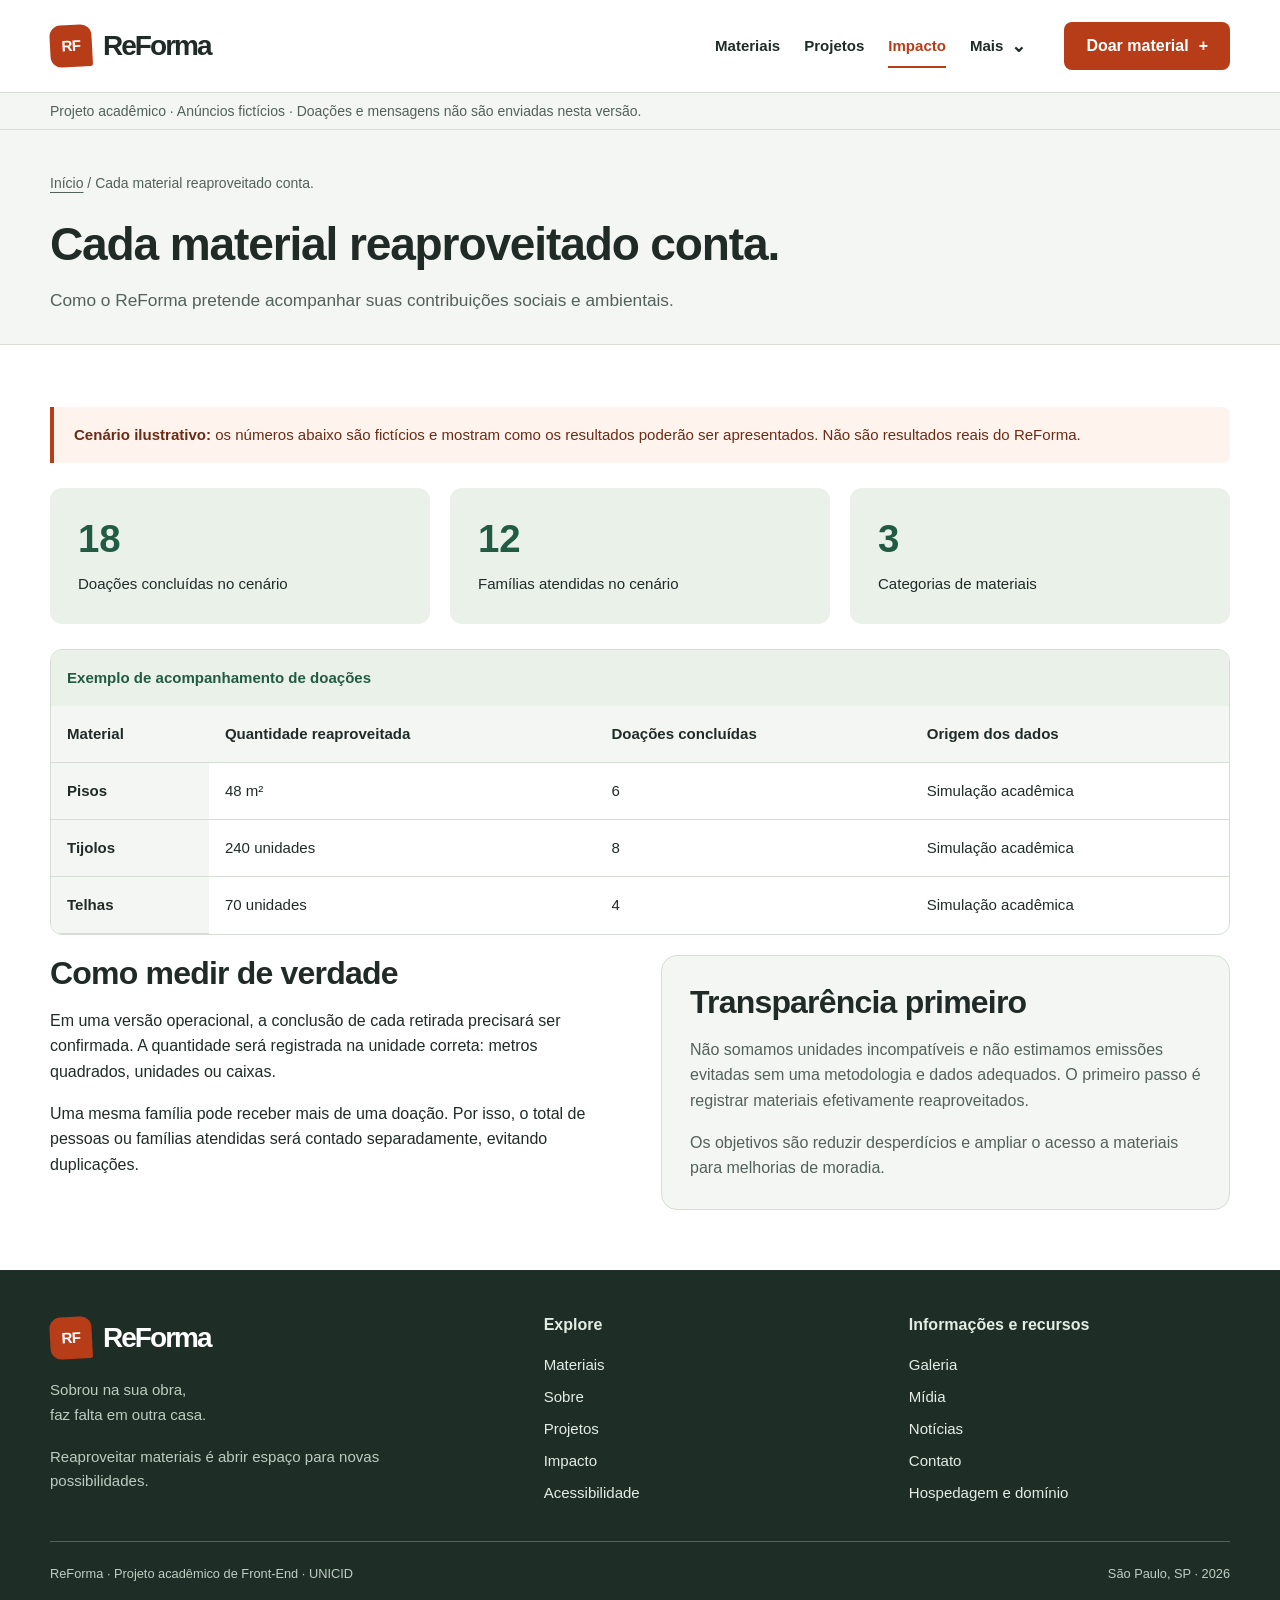
==== impacto.html @ d9ca4286 "Primeira versão do site ReForma - Atividade A2 Dez páginas HTML, CSS, JS, mídias e documentação. Env" ====
<!DOCTYPE html>
<html lang="pt-BR">
<head>
<meta charset="UTF-8"><meta name="viewport" content="width=device-width, initial-scale=1">
<title>Cada material reaproveitado conta. | ReForma</title><meta name="description" content="Como o ReForma pretende acompanhar suas contribuições sociais e ambientais.">
<meta name="theme-color" content="#225b43"><link rel="icon" type="image/svg+xml" href="data:image/svg+xml,%3Csvg%20xmlns%3D%22http%3A//www.w3.org/2000/svg%22%20viewBox%3D%220%200%2064%2064%22%3E%3Crect%20width%3D%2264%22%20height%3D%2264%22%20rx%3D%2214%22%20fill%3D%22%23b73c18%22/%3E%3Ctext%20x%3D%2232%22%20y%3D%2242%22%20text-anchor%3D%22middle%22%20fill%3D%22white%22%20font-family%3D%22Arial%22%20font-size%3D%2229%22%20font-weight%3D%22bold%22%3ERF%3C/text%3E%3C/svg%3E">
<link rel="stylesheet" href="css/estilo.css"><script src="js/principal.js" defer></script>
</head><body>
<a href="#conteudo" class="skip">Pular para o conteúdo</a>
<header class="topbar"><div class="wrap header-inner"><a class="brand" href="index.html" aria-label="ReForma, página inicial"><span class="brand-mark" aria-hidden="true">RF</span>ReForma</a><nav class="nav" aria-label="Navegação principal"><a href="index.html">Materiais</a><a href="projetos.html">Projetos</a><a href="impacto.html" aria-current="page">Impacto</a><details class="nav-more"><summary>Mais</summary><div class="nav-pop"><a href="sobre.html">Sobre</a><a href="acessibilidade.html">Acessibilidade</a><a href="galeria.html">Galeria</a><a href="midia.html">Mídia</a><a href="noticias.html">Notícias</a><a href="contato.html">Contato</a><a href="orcamento_hospedagem.html">Hospedagem e domínio</a></div></details></nav><a class="btn" href="index.html#doar">Doar material <span aria-hidden="true">+</span></a></div></header>
<div class="demo-strip"><div class="wrap">Projeto acadêmico · Anúncios fictícios · Doações e mensagens não são enviadas nesta versão.</div></div>
<main id="conteudo" tabindex="-1"><div class="page-heading"><div class="wrap"><nav class="breadcrumb" aria-label="Caminho da página"><a href="index.html">Início</a> / Cada material reaproveitado conta.</nav><h1>Cada material reaproveitado conta.</h1><p class="lead">Como o ReForma pretende acompanhar suas contribuições sociais e ambientais.</p></div></div><div class="wrap page-content"><p class="notice"><strong>Cenário ilustrativo:</strong> os números abaixo são fictícios e mostram como os resultados poderão ser apresentados. Não são resultados reais do ReForma.</p><div class="stats"><div class="stat"><strong>18</strong><span>Doações concluídas no cenário</span></div><div class="stat"><strong>12</strong><span>Famílias atendidas no cenário</span></div><div class="stat"><strong>3</strong><span>Categorias de materiais</span></div></div><div class="table-wrap" tabindex="0" role="region" aria-label="Tabela ilustrativa de resultados"><table><caption>Exemplo de acompanhamento de doações</caption><thead><tr><th scope="col">Material</th><th scope="col">Quantidade reaproveitada</th><th scope="col">Doações concluídas</th><th scope="col">Origem dos dados</th></tr></thead><tbody><tr><th scope="row">Pisos</th><td>48 m²</td><td>6</td><td>Simulação acadêmica</td></tr><tr><th scope="row">Tijolos</th><td>240 unidades</td><td>8</td><td>Simulação acadêmica</td></tr><tr><th scope="row">Telhas</th><td>70 unidades</td><td>4</td><td>Simulação acadêmica</td></tr></tbody></table></div><div class="two-col"><section><h2>Como medir de verdade</h2><p>Em uma versão operacional, a conclusão de cada retirada precisará ser confirmada. A quantidade será registrada na unidade correta: metros quadrados, unidades ou caixas.</p><p>Uma mesma família pode receber mais de uma doação. Por isso, o total de pessoas ou famílias atendidas será contado separadamente, evitando duplicações.</p></section><section class="content-card"><h2>Transparência primeiro</h2><p>Não somamos unidades incompatíveis e não estimamos emissões evitadas sem uma metodologia e dados adequados. O primeiro passo é registrar materiais efetivamente reaproveitados.</p><p>Os objetivos são reduzir desperdícios e ampliar o acesso a materiais para melhorias de moradia.</p></section></div></div></main>
<footer class="footer"><div class="wrap"><div class="footer-grid"><div><a class="brand" href="index.html" aria-label="ReForma, página inicial"><span class="brand-mark" aria-hidden="true">RF</span>ReForma</a><p>Sobrou na sua obra,<br>faz falta em outra casa.</p><p>Reaproveitar materiais é abrir espaço para novas possibilidades.</p></div><nav aria-label="Explore o ReForma"><h2>Explore</h2><a href="index.html">Materiais</a><a href="sobre.html">Sobre</a><a href="projetos.html">Projetos</a><a href="impacto.html">Impacto</a><a href="acessibilidade.html">Acessibilidade</a></nav><nav aria-label="Informações e recursos"><h2>Informações e recursos</h2><a href="galeria.html">Galeria</a><a href="midia.html">Mídia</a><a href="noticias.html">Notícias</a><a href="contato.html">Contato</a><a href="orcamento_hospedagem.html">Hospedagem e domínio</a></nav></div><div class="footer-bottom"><span>ReForma · Projeto acadêmico de Front-End · UNICID</span><span>São Paulo, SP · 2026</span></div></div></footer>
</body></html>
---- css/estilo.css ----
@charset "UTF-8";
:root{--ink:#202b28;--muted:#52615b;--paper:#fff;--ground:#f4f6f3;--line:#d6ddd6;--orange:#b73c18;--orange-dark:#8f2e12;--green:#225b43;--pale:#eaf1e9;--radius:16px;font-size:16px;color-scheme:light}
*{box-sizing:border-box}html{scroll-behavior:auto;scroll-padding-top:1.5rem}body{margin:0;background:var(--paper);color:var(--ink);font-family:Arial,Helvetica,sans-serif;line-height:1.6}a{color:var(--orange);text-underline-offset:4px}button,input,select,textarea{font:inherit}button,a,input,select,textarea,summary{-webkit-tap-highlight-color:transparent}button,summary{cursor:pointer}img{display:block;max-width:100%;height:auto}h1,h2,h3,p{margin:0 0 1rem}h1,h2,h3{line-height:1.15;letter-spacing:-.025em}h1{font-size:clamp(2.3rem,4vw,3.8rem);font-weight:800;max-width:900px}h2{font-size:clamp(1.65rem,2.5vw,2.25rem)}h3{font-size:1.25rem}p:last-child{margin-bottom:0}ul,ol{padding-left:1.4rem}li{margin-bottom:.45rem}[hidden]{display:none!important}:focus-visible{outline:3px solid #2050cb;outline-offset:4px}.wrap{width:min(1180px,calc(100% - 48px));margin:auto}.skip{position:fixed;top:-100px;left:12px;padding:12px 20px;background:var(--ink);color:#fff;z-index:20}.skip:focus{top:12px}.sr-only{position:absolute!important;width:1px;height:1px;padding:0;overflow:hidden;clip:rect(0,0,0,0);white-space:nowrap;border:0}.topbar{border-bottom:1px solid var(--line);background:#fff}.header-inner{min-height:92px;display:flex;flex-wrap:wrap;align-items:center;gap:38px}.brand{text-decoration:none;display:inline-flex;align-items:center;gap:11px;color:var(--ink);font-size:1.75rem;font-weight:800;letter-spacing:-.07em;flex-shrink:0}.brand-mark{font-size:.95rem;letter-spacing:-.04em;background:var(--orange);color:#fff;width:42px;height:42px;display:grid;place-items:center;border-radius:11px 11px 2px 11px;transform:rotate(-3deg)}.nav{display:flex;flex-wrap:wrap;gap:24px;align-items:center;margin-left:auto}.nav>a,.nav summary{color:var(--ink);font-size:.94rem;text-decoration:none;font-weight:600;padding:8px 0;white-space:nowrap}.nav>a[aria-current=page]{color:var(--orange);box-shadow:0 2px var(--orange)}.nav-more{position:relative}.nav-more summary{list-style:none;display:flex;align-items:center;gap:8px}.nav-more summary::-webkit-details-marker{display:none}.nav-more summary::after{content:'⌄';font-size:1.1rem}.nav-pop{position:absolute;z-index:8;right:0;top:48px;background:var(--paper);border:1px solid var(--line);border-radius:12px;padding:12px;min-width:235px;box-shadow:0 12px 24px #152f201c}.nav-pop a{display:block;padding:8px 12px;color:var(--ink);font-size:.94rem;text-decoration:none;border-radius:6px}.nav-pop a:hover{background:var(--pale)}.btn{display:inline-flex;justify-content:center;align-items:center;gap:10px;border:1px solid transparent;border-radius:8px;background:var(--orange);color:#fff;text-decoration:none;font-weight:700;padding:12px 21px;line-height:1.35;min-height:48px}.btn:hover{background:var(--orange-dark)}.btn-outline{border-color:var(--line);color:var(--ink);background:#fff}.btn-outline:hover{background:var(--pale)}.btn-green{background:var(--green)}.btn-green:hover{background:#16402e}.link-button{border:0;background:transparent;color:var(--orange);padding:10px 0;text-decoration:underline;text-underline-offset:4px}.demo-strip{background:var(--ground);border-bottom:1px solid var(--line);font-size:.875rem;color:var(--muted);padding:7px 0}.intro{padding:46px 0 26px}.eyebrow{text-transform:uppercase;letter-spacing:.12em;font-size:.78rem;font-weight:700;color:var(--green);margin-bottom:15px}.intro-row{display:flex;justify-content:space-between;gap:36px;align-items:center}.intro h1{max-width:790px}.accent{color:var(--orange)}.lead{font-size:1.08rem;max-width:760px;color:var(--muted)}.side-note{max-width:210px;border-left:2px solid var(--line);padding-left:22px;font-size:.95rem;color:var(--muted)}.filter-bar{display:grid;grid-template-columns:2fr 1fr 1fr auto;gap:14px;align-items:end;padding:22px;background:var(--ground);border:1px solid var(--line);border-radius:12px}.field{display:flex;flex-direction:column;gap:7px;min-width:0}.field label{font-size:.875rem;font-weight:700}.field input,.field select,.field textarea{border:1px solid #86948b;background:var(--paper);border-radius:7px;min-height:48px;padding:10px 12px;color:var(--ink);width:100%}.field textarea{min-height:130px;resize:vertical}.field small,.hint{font-size:.875rem;color:var(--muted)}.field input:focus,.field select:focus,.field textarea:focus{border-color:var(--orange)}.catalog{padding:28px 0 50px}.section-head{display:flex;justify-content:space-between;align-items:baseline;gap:18px;margin-bottom:21px}.section-head h2{font-size:1.5rem;margin:0}.section-head p{font-size:.875rem;margin:0;color:var(--muted)}.cards{display:grid;grid-template-columns:repeat(3,minmax(0,1fr));gap:24px}.material{border:1px solid var(--line);border-radius:var(--radius);overflow:hidden;background:var(--paper);align-self:start}.material-image{position:relative;background:#e9ece7}.material-image img{width:100%;height:218px;object-fit:cover}.badge{display:inline-block;border-radius:4px;background:var(--pale);color:var(--green);font-size:.8rem;font-weight:700;padding:4px 9px}.material-image .badge{position:absolute;top:14px;left:14px;background:#fff}.material-body{padding:21px}.material-body h3{margin:8px 0;font-size:1.28rem}.category{font-size:.78rem;color:var(--muted);text-transform:uppercase;letter-spacing:.08em}.material-meta{display:flex;flex-wrap:wrap;gap:6px 16px;font-size:.875rem;color:var(--muted);margin-bottom:16px}.material details{border-top:1px solid var(--line);padding-top:13px}.material summary{font-weight:700;color:var(--orange);font-size:.94rem}.material details p{font-size:.94rem;margin-top:12px}.material details .btn{margin-top:12px;width:100%}.empty{padding:34px;text-align:center;background:var(--ground);border:1px dashed var(--line);border-radius:12px}.band{background:var(--green);color:#fff;padding:48px 0}.band .eyebrow{color:#d7edbc}.steps{display:grid;grid-template-columns:repeat(3,1fr);gap:40px;margin-top:28px}.step-num{display:inline-grid;place-items:center;width:36px;height:36px;font-weight:700;color:var(--green);background:#e7efdf;border-radius:50%;margin-bottom:15px}.steps h3{font-size:1.2rem}.steps p{color:#ecf3eb;font-size:.98rem}.section{padding:52px 0}.two-col{display:grid;grid-template-columns:1fr 1fr;gap:42px;align-items:start}.content-card{padding:28px;background:var(--ground);border:1px solid var(--line);border-radius:var(--radius)}.content-card h3{margin-bottom:12px}.content-card p{color:var(--muted)}.content-card ol:last-child,.content-card ul:last-child{margin-bottom:0}.form-panel{border:1px solid var(--line);border-radius:var(--radius);padding:30px;background:#fff}.form-grid{display:grid;grid-template-columns:1fr 1fr;gap:18px}.wide{grid-column:1/-1}fieldset{border:0;padding:0;margin:0 0 24px;min-width:0}legend{font-weight:700;font-size:1.1rem;margin-bottom:16px}input[type=checkbox]{width:20px;height:20px;flex-shrink:0;accent-color:var(--orange)}.check-label{display:flex;gap:10px;align-items:flex-start;font-size:.94rem}.notice{border-left:4px solid var(--orange);background:#fff3ed;padding:16px 20px;border-radius:0 8px 8px 0;margin:20px 0;font-size:.94rem;color:#6b2b15}.success{border-left-color:var(--green);background:var(--pale);color:var(--green)}.status{margin:16px 0 0}.footer{background:#1e2d26;color:#e4ede5;padding:46px 0 24px}.footer .brand{color:#fff}.footer-grid{display:grid;grid-template-columns:1.4fr 1fr 1fr;gap:44px}.footer p{font-size:.94rem;color:#bdccbf;max-width:360px;margin-top:18px}.footer h2{font-size:1rem;letter-spacing:0;margin-bottom:15px}.footer a:not(.brand){display:block;color:#e4ede5;text-decoration:none;font-size:.94rem;padding:4px 0}.footer a:hover{text-decoration:underline}.footer-bottom{border-top:1px solid #526258;margin-top:32px;padding-top:22px;font-size:.8rem;color:#c1cec4;display:flex;justify-content:space-between;gap:20px}.page-heading{padding:42px 0 30px;background:var(--ground);border-bottom:1px solid var(--line)}.breadcrumb{font-size:.875rem;margin-bottom:23px;color:var(--muted)}.breadcrumb a{color:var(--muted)}.page-heading h1{font-size:clamp(2.1rem,3.6vw,3.15rem)}.page-content{padding:42px 0 60px}.page-content h2{margin-top:40px}.page-content h2:first-child{margin-top:0}.prose{max-width:780px}.prose p,.prose li{color:var(--muted)}.prose h3{margin-top:24px}.project{display:grid;grid-template-columns:240px 1fr;gap:28px;padding:26px 0;border-bottom:1px solid var(--line)}.project img{border-radius:12px;aspect-ratio:4/3;object-fit:cover}.project h2{font-size:1.6rem!important;margin-top:10px!important}.project p{max-width:750px;color:var(--muted)}.table-wrap{overflow:auto;border:1px solid var(--line);border-radius:12px;margin:20px 0}table{border-collapse:collapse;width:100%;min-width:580px;font-size:.94rem}caption{text-align:left;font-weight:700;padding:16px;background:var(--pale);color:var(--green)}th,td{padding:16px;text-align:left;border-bottom:1px solid var(--line);vertical-align:top}th{background:var(--ground)}tbody tr:last-child td{border-bottom:0}.stats{display:grid;grid-template-columns:repeat(3,1fr);gap:20px;margin:25px 0}.stat{padding:28px;background:var(--pale);border-radius:12px}.stat strong{display:block;font-size:2.4rem;line-height:1.2;color:var(--green)}.stat span{display:block;font-size:.94rem;margin-top:9px}.faq details{padding:18px 0;border-bottom:1px solid var(--line)}.faq summary{font-weight:700}.faq details p{margin-top:14px;color:var(--muted)}.gallery{display:grid;grid-template-columns:repeat(3,1fr);gap:24px}.gallery figure{margin:0;border:1px solid var(--line);border-radius:12px;overflow:hidden}.gallery img{aspect-ratio:4/3;object-fit:cover}.gallery figcaption{padding:20px;font-size:.94rem}.gallery small{display:block;color:var(--muted);margin-top:8px}.media-layout{display:grid;grid-template-columns:1.5fr 1fr;gap:28px}video{width:100%;height:auto;aspect-ratio:16/9;border-radius:12px;background:#1e2d26}audio{width:100%;margin:12px 0}iframe{width:100%;height:330px;border:1px solid var(--line);border-radius:12px;background:#fff}.article{padding:24px 0 32px;border-bottom:1px solid var(--line);max-width:900px}.article h2{font-size:1.7rem}.article p,.article li{color:var(--muted)}.article .eyebrow{color:var(--green)}.sources{font-size:.94rem;word-break:break-word}.source-link{font-size:.875rem;display:inline-block;margin-top:8px}.a11y-controls{display:flex;flex-wrap:wrap;gap:12px;margin:20px 0}.a11y-controls button[aria-pressed=true]{background:var(--green);color:#fff}.high-contrast{--ink:#111;--muted:#242424;--paper:#fff;--ground:#fff;--line:#242424;--orange:#873000;--orange-dark:#642300;--green:#134126;--pale:#eff5eb}.high-contrast .demo-strip{border-bottom:2px solid #111}.large-text{font-size:20px}.muted{color:var(--muted)}.team-list{margin:0;padding:0;list-style:none}.team-list li{border-bottom:1px solid var(--line);padding:12px 0}.tag-line{font-size:.9rem;font-weight:700;color:var(--green);margin-bottom:8px}.visually-separated{border-top:1px solid var(--line);padding-top:24px;margin-top:24px}.button-row{display:flex;flex-wrap:wrap;gap:12px;margin-top:20px}.preview-card{margin-top:20px}.preview-card h3{margin-top:0}.numbered-list{list-style:none;padding:0;counter-reset:steps}.numbered-list li{counter-increment:steps;display:flex;gap:14px;margin:18px 0}.numbered-list li::before{content:counter(steps,decimal-leading-zero);font-size:1.2rem;font-weight:700;color:var(--orange)}
@media(max-width:1000px){.header-inner{gap:20px}.nav{gap:16px}.header-inner>.btn{padding:12px 15px}.cards{gap:18px}.material-body{padding:17px}.side-note{display:none}.media-layout{grid-template-columns:1fr}}
@media(max-width:760px){.wrap{width:min(100% - 32px,600px)}.header-inner{min-height:80px;flex-wrap:wrap;gap:12px;padding:16px 0}.brand{font-size:1.55rem}.brand-mark{width:36px;height:36px}.header-inner>.btn{margin-left:auto;min-height:44px;font-size:.9rem;padding:10px 15px}.nav{order:3;width:100%;justify-content:space-between;gap:12px;border-top:1px solid var(--line);padding-top:6px}.nav>a,.nav summary{font-size:.875rem}.nav-pop{top:42px}.intro{padding:30px 0 24px}.intro h1{font-size:2.3rem}.lead{font-size:1rem}.filter-bar{grid-template-columns:1fr 1fr;padding:16px;gap:12px}.filter-bar .search-field{grid-column:1/-1}.filter-bar .btn{grid-column:1/-1}.section-head{align-items:flex-start;flex-direction:column;gap:7px}.cards{grid-template-columns:1fr 1fr;gap:16px}.material-image img{height:175px}.material-meta{font-size:.83rem}.material-body h3{font-size:1.13rem}.steps,.two-col,.footer-grid,.gallery{grid-template-columns:1fr}.steps{gap:22px}.step-num{float:left;margin-right:16px;margin-bottom:45px}.band,.section{padding:34px 0}.form-panel{padding:21px}.form-grid{grid-template-columns:1fr}.wide{grid-column:auto}.footer-grid{gap:28px}.footer-bottom{flex-direction:column;gap:8px}.project{grid-template-columns:1fr;gap:20px}.project img{width:100%;max-height:260px}.stats{grid-template-columns:1fr}.stat{padding:20px}.page-heading{padding:30px 0}.page-content{padding:30px 0 42px}.gallery img{width:100%}}
@media(max-width:470px){.cards{grid-template-columns:1fr}.material-image img{height:220px}.nav{gap:8px}.nav>a,.nav summary{font-size:.82rem}.demo-strip{font-size:.78rem}.material-body{padding:20px}.filter-bar{grid-template-columns:1fr}.filter-bar .search-field,.filter-bar .btn{grid-column:auto}.intro h1{font-size:2.18rem}.footer-bottom{font-size:.8rem}}
@media(prefers-reduced-motion:reduce){html{scroll-behavior:auto}*,*::before,*::after{animation:none!important;transition:none!important}}
@media print{.topbar,.demo-strip,.footer,.filter-bar,.a11y-controls,.skip{display:none}body{font-size:11pt}a{color:#111}.wrap{width:100%}.page-heading,.page-content,.section{padding:16px 0}.cards,.two-col{grid-template-columns:1fr 1fr}.material{break-inside:avoid}.btn{display:none}}

h1,h2,h3,p,li,td,th{overflow-wrap:anywhere}
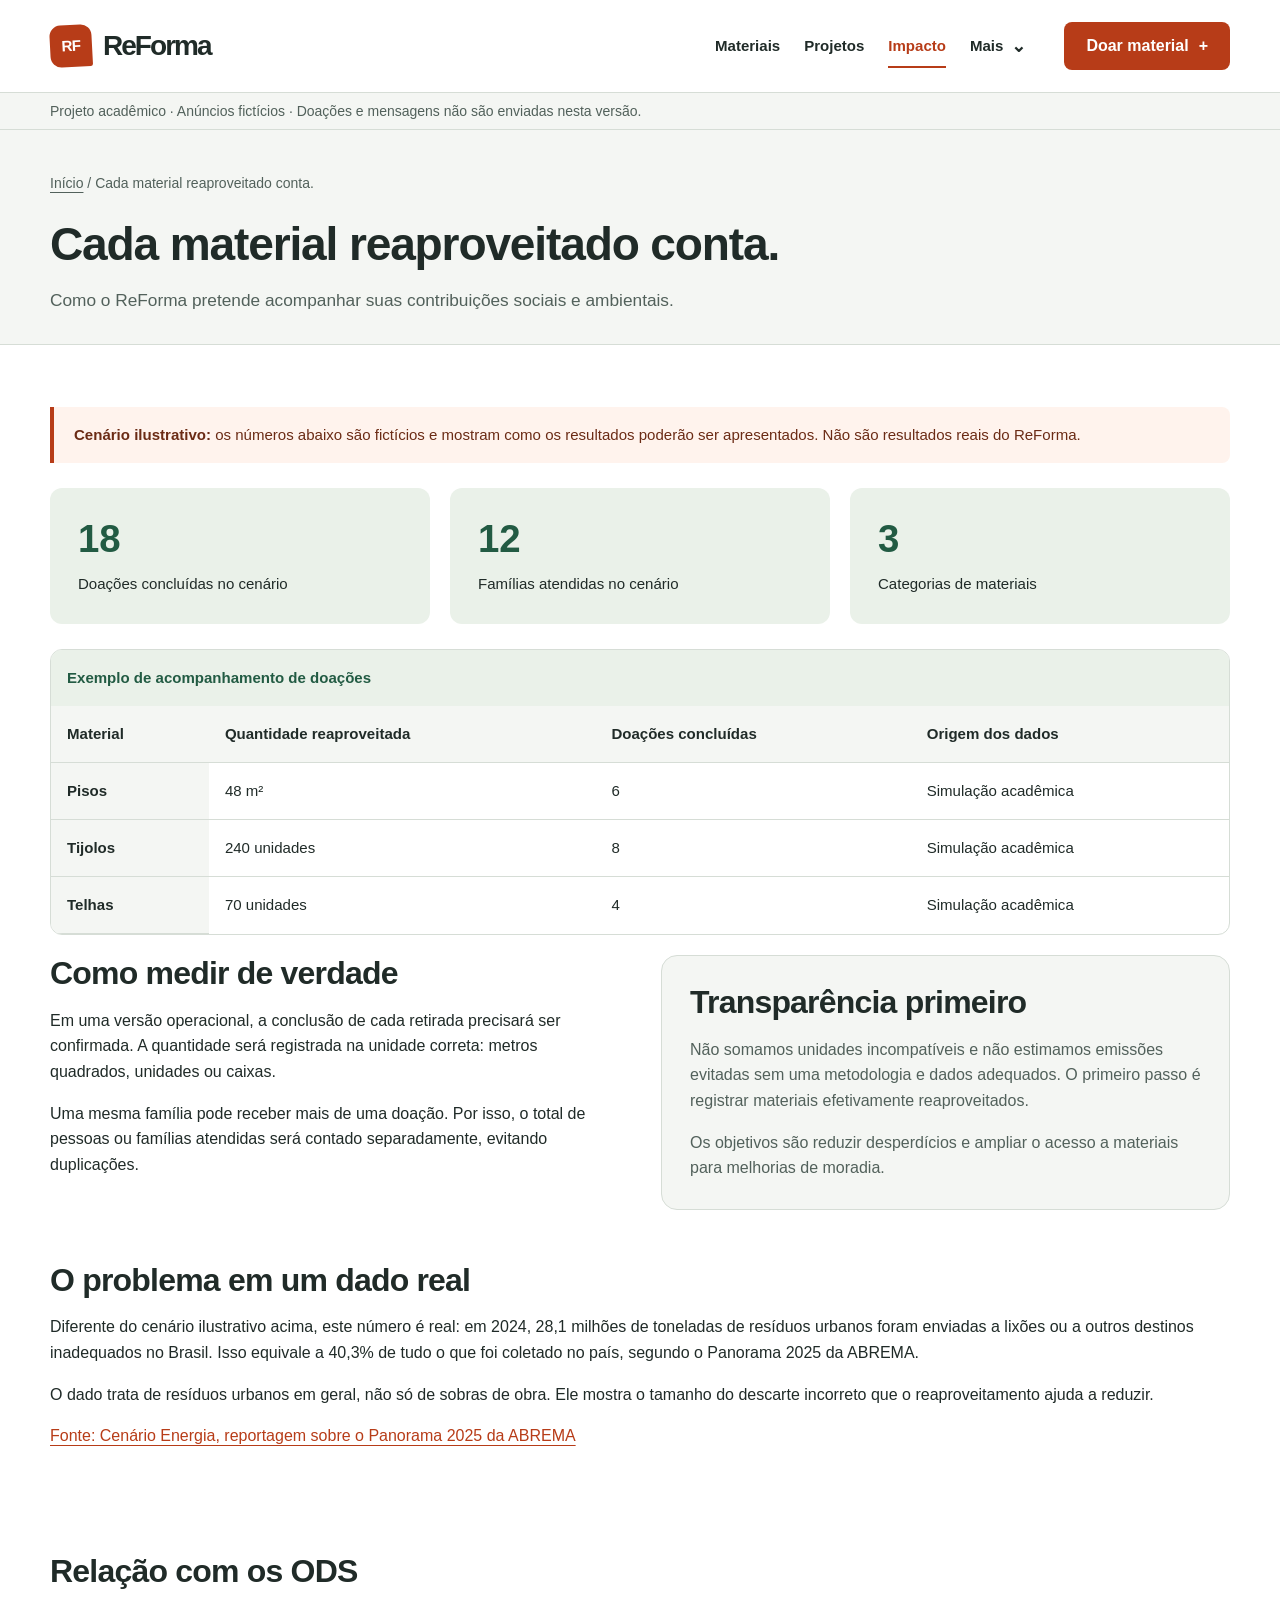
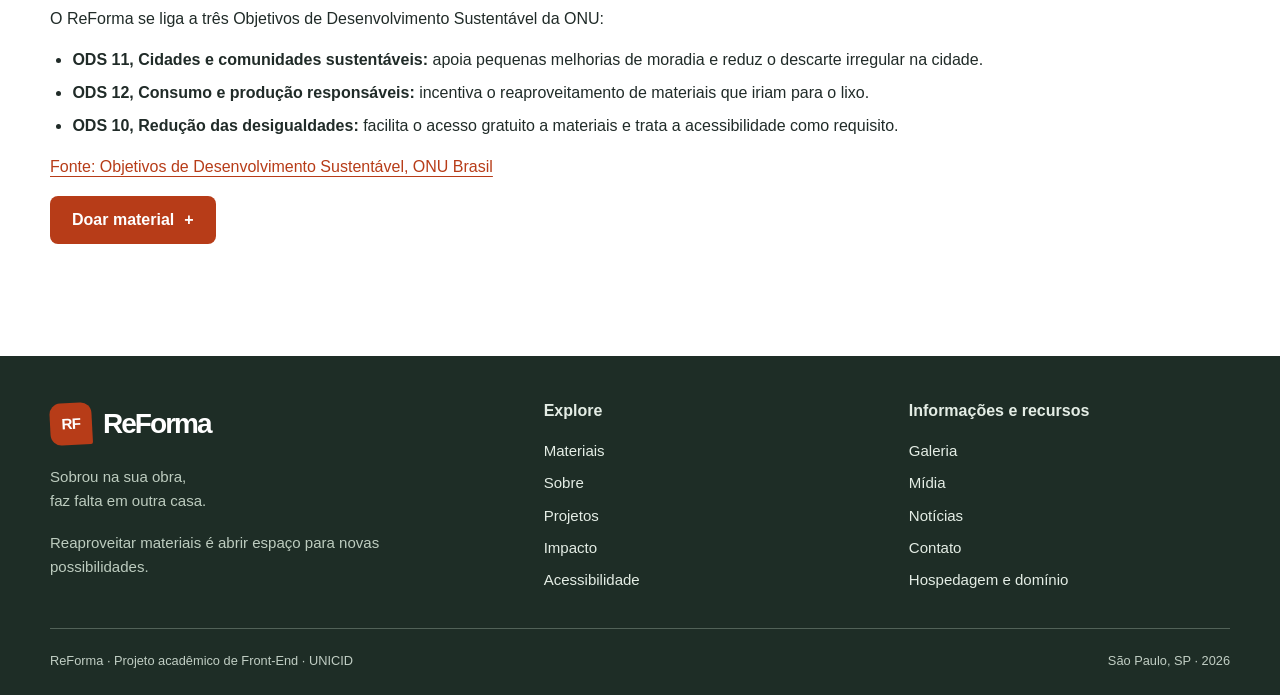
==== commit 6409756c: "Impacto com ODS e dado com fonte; orçamento explica o Railway; regras de IA - impacto.html: dado rea" ====
--- a/impacto.html
+++ b/impacto.html
@@ -9,6 +9,6 @@
 <a href="#conteudo" class="skip">Pular para o conteúdo</a>
 <header class="topbar"><div class="wrap header-inner"><a class="brand" href="index.html" aria-label="ReForma, página inicial"><span class="brand-mark" aria-hidden="true">RF</span>ReForma</a><nav class="nav" aria-label="Navegação principal"><a href="index.html">Materiais</a><a href="projetos.html">Projetos</a><a href="impacto.html" aria-current="page">Impacto</a><details class="nav-more"><summary>Mais</summary><div class="nav-pop"><a href="sobre.html">Sobre</a><a href="acessibilidade.html">Acessibilidade</a><a href="galeria.html">Galeria</a><a href="midia.html">Mídia</a><a href="noticias.html">Notícias</a><a href="contato.html">Contato</a><a href="orcamento_hospedagem.html">Hospedagem e domínio</a></div></details></nav><a class="btn" href="index.html#doar">Doar material <span aria-hidden="true">+</span></a></div></header>
 <div class="demo-strip"><div class="wrap">Projeto acadêmico · Anúncios fictícios · Doações e mensagens não são enviadas nesta versão.</div></div>
-<main id="conteudo" tabindex="-1"><div class="page-heading"><div class="wrap"><nav class="breadcrumb" aria-label="Caminho da página"><a href="index.html">Início</a> / Cada material reaproveitado conta.</nav><h1>Cada material reaproveitado conta.</h1><p class="lead">Como o ReForma pretende acompanhar suas contribuições sociais e ambientais.</p></div></div><div class="wrap page-content"><p class="notice"><strong>Cenário ilustrativo:</strong> os números abaixo são fictícios e mostram como os resultados poderão ser apresentados. Não são resultados reais do ReForma.</p><div class="stats"><div class="stat"><strong>18</strong><span>Doações concluídas no cenário</span></div><div class="stat"><strong>12</strong><span>Famílias atendidas no cenário</span></div><div class="stat"><strong>3</strong><span>Categorias de materiais</span></div></div><div class="table-wrap" tabindex="0" role="region" aria-label="Tabela ilustrativa de resultados"><table><caption>Exemplo de acompanhamento de doações</caption><thead><tr><th scope="col">Material</th><th scope="col">Quantidade reaproveitada</th><th scope="col">Doações concluídas</th><th scope="col">Origem dos dados</th></tr></thead><tbody><tr><th scope="row">Pisos</th><td>48 m²</td><td>6</td><td>Simulação acadêmica</td></tr><tr><th scope="row">Tijolos</th><td>240 unidades</td><td>8</td><td>Simulação acadêmica</td></tr><tr><th scope="row">Telhas</th><td>70 unidades</td><td>4</td><td>Simulação acadêmica</td></tr></tbody></table></div><div class="two-col"><section><h2>Como medir de verdade</h2><p>Em uma versão operacional, a conclusão de cada retirada precisará ser confirmada. A quantidade será registrada na unidade correta: metros quadrados, unidades ou caixas.</p><p>Uma mesma família pode receber mais de uma doação. Por isso, o total de pessoas ou famílias atendidas será contado separadamente, evitando duplicações.</p></section><section class="content-card"><h2>Transparência primeiro</h2><p>Não somamos unidades incompatíveis e não estimamos emissões evitadas sem uma metodologia e dados adequados. O primeiro passo é registrar materiais efetivamente reaproveitados.</p><p>Os objetivos são reduzir desperdícios e ampliar o acesso a materiais para melhorias de moradia.</p></section></div></div></main>
+<main id="conteudo" tabindex="-1"><div class="page-heading"><div class="wrap"><nav class="breadcrumb" aria-label="Caminho da página"><a href="index.html">Início</a> / Cada material reaproveitado conta.</nav><h1>Cada material reaproveitado conta.</h1><p class="lead">Como o ReForma pretende acompanhar suas contribuições sociais e ambientais.</p></div></div><div class="wrap page-content"><p class="notice"><strong>Cenário ilustrativo:</strong> os números abaixo são fictícios e mostram como os resultados poderão ser apresentados. Não são resultados reais do ReForma.</p><div class="stats"><div class="stat"><strong>18</strong><span>Doações concluídas no cenário</span></div><div class="stat"><strong>12</strong><span>Famílias atendidas no cenário</span></div><div class="stat"><strong>3</strong><span>Categorias de materiais</span></div></div><div class="table-wrap" tabindex="0" role="region" aria-label="Tabela ilustrativa de resultados"><table><caption>Exemplo de acompanhamento de doações</caption><thead><tr><th scope="col">Material</th><th scope="col">Quantidade reaproveitada</th><th scope="col">Doações concluídas</th><th scope="col">Origem dos dados</th></tr></thead><tbody><tr><th scope="row">Pisos</th><td>48 m²</td><td>6</td><td>Simulação acadêmica</td></tr><tr><th scope="row">Tijolos</th><td>240 unidades</td><td>8</td><td>Simulação acadêmica</td></tr><tr><th scope="row">Telhas</th><td>70 unidades</td><td>4</td><td>Simulação acadêmica</td></tr></tbody></table></div><div class="two-col"><section><h2>Como medir de verdade</h2><p>Em uma versão operacional, a conclusão de cada retirada precisará ser confirmada. A quantidade será registrada na unidade correta: metros quadrados, unidades ou caixas.</p><p>Uma mesma família pode receber mais de uma doação. Por isso, o total de pessoas ou famílias atendidas será contado separadamente, evitando duplicações.</p></section><section class="content-card"><h2>Transparência primeiro</h2><p>Não somamos unidades incompatíveis e não estimamos emissões evitadas sem uma metodologia e dados adequados. O primeiro passo é registrar materiais efetivamente reaproveitados.</p><p>Os objetivos são reduzir desperdícios e ampliar o acesso a materiais para melhorias de moradia.</p></section></div><section class="section"><h2>O problema em um dado real</h2><p>Diferente do cenário ilustrativo acima, este número é real: em 2024, 28,1 milhões de toneladas de resíduos urbanos foram enviadas a lixões ou a outros destinos inadequados no Brasil. Isso equivale a 40,3% de tudo o que foi coletado no país, segundo o Panorama 2025 da ABREMA.</p><p>O dado trata de resíduos urbanos em geral, não só de sobras de obra. Ele mostra o tamanho do descarte incorreto que o reaproveitamento ajuda a reduzir.</p><p><a href="https://cenarioenergia.com.br/2025/12/09/brasil-reaproveita-apenas-12-dos-residuos-para-energia-e-biometano-aponta-panorama-2025-da-abrema/">Fonte: Cenário Energia, reportagem sobre o Panorama 2025 da ABREMA</a></p></section><section class="section"><h2>Relação com os ODS</h2><p>O ReForma se liga a três Objetivos de Desenvolvimento Sustentável da ONU:</p><ul><li><strong>ODS 11, Cidades e comunidades sustentáveis:</strong> apoia pequenas melhorias de moradia e reduz o descarte irregular na cidade.</li><li><strong>ODS 12, Consumo e produção responsáveis:</strong> incentiva o reaproveitamento de materiais que iriam para o lixo.</li><li><strong>ODS 10, Redução das desigualdades:</strong> facilita o acesso gratuito a materiais e trata a acessibilidade como requisito.</li></ul><p><a href="https://brasil.un.org/pt-br/sdgs">Fonte: Objetivos de Desenvolvimento Sustentável, ONU Brasil</a></p><p><a class="btn" href="index.html#doar">Doar material <span aria-hidden="true">+</span></a></p></section></div></main>
 <footer class="footer"><div class="wrap"><div class="footer-grid"><div><a class="brand" href="index.html" aria-label="ReForma, página inicial"><span class="brand-mark" aria-hidden="true">RF</span>ReForma</a><p>Sobrou na sua obra,<br>faz falta em outra casa.</p><p>Reaproveitar materiais é abrir espaço para novas possibilidades.</p></div><nav aria-label="Explore o ReForma"><h2>Explore</h2><a href="index.html">Materiais</a><a href="sobre.html">Sobre</a><a href="projetos.html">Projetos</a><a href="impacto.html">Impacto</a><a href="acessibilidade.html">Acessibilidade</a></nav><nav aria-label="Informações e recursos"><h2>Informações e recursos</h2><a href="galeria.html">Galeria</a><a href="midia.html">Mídia</a><a href="noticias.html">Notícias</a><a href="contato.html">Contato</a><a href="orcamento_hospedagem.html">Hospedagem e domínio</a></nav></div><div class="footer-bottom"><span>ReForma · Projeto acadêmico de Front-End · UNICID</span><span>São Paulo, SP · 2026</span></div></div></footer>
 </body></html>
--- a/css/estilo.css
+++ b/css/estilo.css
@@ -8,3 +8,35 @@
 @media print{.topbar,.demo-strip,.footer,.filter-bar,.a11y-controls,.skip{display:none}body{font-size:11pt}a{color:#111}.wrap{width:100%}.page-heading,.page-content,.section{padding:16px 0}.cards,.two-col{grid-template-columns:1fr 1fr}.material{break-inside:avoid}.btn{display:none}}
 
 h1,h2,h3,p,li,td,th{overflow-wrap:anywhere}
+
+/* ---- Versão final: erros de validação do formulário de contato ---- */
+.field input.is-invalid,
+.field select.is-invalid,
+.field textarea.is-invalid {
+  border: 2px solid #b3261e;
+  background: #fff5f4;
+}
+.check-label input.is-invalid {
+  outline: 2px solid #b3261e;
+  outline-offset: 2px;
+}
+.field-error {
+  margin: 0;
+  font-size: .875rem;
+  font-weight: 700;
+  color: #b3261e;
+}
+.field-error::before {
+  content: "Erro: ";
+}
+.check-label {
+  flex-wrap: wrap;
+}
+.check-label .field-error {
+  flex-basis: 100%;
+}
+.btn-secondary {
+  background: transparent;
+  color: var(--ink);
+  border: 2px solid var(--ink);
+}
